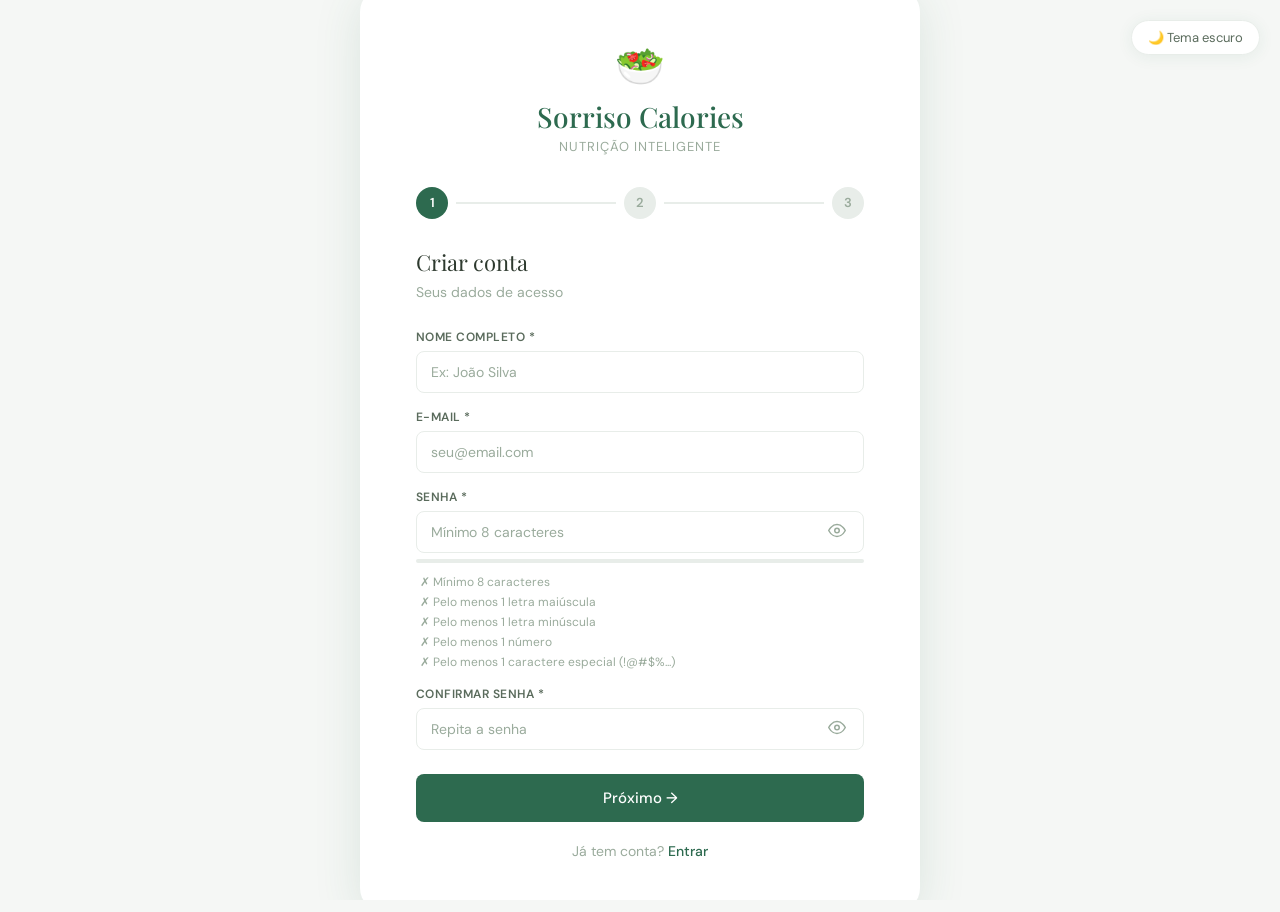
==== public/cadastro.html @ 29331e65 "commit corrigido" ====
<!DOCTYPE html>
<html lang="pt-BR">
<head>
<meta charset="UTF-8">
<script>
  // Aplica o tema salvo antes de renderizar a página (evita flash)
  const _t = localStorage.getItem('sc_tema');
  if (_t === 'dark') document.documentElement.setAttribute('data-theme', 'dark');
  // Define a data máxima de nascimento (7 anos atrás)
  const maxNasc = new Date();
  maxNasc.setFullYear(maxNasc.getFullYear() - 7);
  document.getElementById('nasc').max = maxNasc.toISOString().split('T')[0];
</script>
<meta name="viewport" content="width=device-width, initial-scale=1.0">
<title>Cadastro — Sorriso Calories</title>
<link rel="stylesheet" href="css/shared.css">
<style>
  body { display:flex; align-items:center; justify-content:center;
         min-height:100vh; background:var(--gray100); width:100% }

  .auth-card { background:var(--white); border-radius:24px;
               box-shadow:0 8px 48px rgba(44,106,79,.13);
               padding:52px 56px; width:560px }

  .auth-logo { text-align:center; margin-bottom:32px }
  .auth-logo h1 { font-family:var(--fd); font-size:28px;
                  font-weight:500; color:var(--g700); line-height:1.2 }
  .auth-logo p  { font-size:13px; color:var(--gray400);
                  text-transform:uppercase; letter-spacing:.08em; margin-top:4px }

  .auth-title { font-family:var(--fd); font-size:22px; font-weight:400;
                color:var(--gray800); margin-bottom:6px }
  .auth-sub   { font-size:14px; color:var(--gray400); margin-bottom:28px }

  .pw-wrap { position:relative }
  .pw-wrap .inp { padding-right:44px }
  .pw-toggle { position:absolute; right:14px; top:50%; transform:translateY(-50%);
               background:none; border:none; cursor:pointer;
               color:var(--gray400); padding:4px; transition:color .18s }
  .pw-toggle:hover { color:var(--g700) }

  /* Indicador de força da senha */
  .pw-strength { height:4px; border-radius:99px; margin-top:6px;
                 background:var(--gray200); overflow:hidden }
  .pw-strength-bar { height:100%; border-radius:99px;
                     width:0%; transition:width .3s, background .3s }

  .auth-btn { width:100%; justify-content:center;
              padding:14px; font-size:15px; margin-top:8px }

  /* Etapas do cadastro */
  .steps { display:flex; gap:8px; justify-content:center; margin-bottom:28px }
  .step  { width:32px; height:32px; border-radius:50%; display:flex;
           align-items:center; justify-content:center; font-size:13px;
           font-weight:600; background:var(--gray200); color:var(--gray400);
           transition:all .2s }
  .step.on  { background:var(--g700); color:var(--white) }
  .step.done{ background:var(--g100); color:var(--g700) }

  .auth-err  { background:#fde8e8; color:#c0392b; border-radius:var(--rs);
               padding:12px 16px; font-size:13px; margin-bottom:16px; display:none }
  .auth-err.show { display:block }

  .auth-link { text-align:center; margin-top:20px;
               font-size:14px; color:var(--gray400) }
  .auth-link a { color:var(--g700); font-weight:500; text-decoration:none }
  .auth-link a:hover { text-decoration:underline }

  /* Cards de seleção de objetivo */
  .obj-grid { display:grid; grid-template-columns:repeat(3,1fr); gap:12px }
  .obj-card { border:2px solid var(--gray200); border-radius:var(--rs);
              padding:16px 12px; text-align:center; cursor:pointer; transition:all .18s }
  .obj-card:hover { border-color:var(--g300); background:var(--g50) }
  .obj-card.on    { border-color:var(--g700); background:var(--g50) }
  .obj-card.on span { color:var(--g700) }
  .obj-card span  { font-size:13px; font-weight:600; color:var(--gray800) }
    
   /* Requisitos de senha */
    .pw-req {
      font-size:12px;
      color:var(--gray400);
      transition:color .2s;
      padding-left:4px;
    }
    .pw-req.ok {
      color:var(--g700);
    }
    
</style>
</head>
<body>
<div class="auth-card">

  <div class="auth-logo">
    <div style="font-size:40px;margin-bottom:8px">🥗</div>
    <h1>Sorriso Calories</h1>
    <p>Nutrição inteligente</p>
  </div>

  <!-- Indicador de etapas -->
  <div class="steps">
    <div class="step on" id="st1">1</div>
    <div style="flex:1;height:2px;background:var(--gray200);align-self:center"></div>
    <div class="step" id="st2">2</div>
    <div style="flex:1;height:2px;background:var(--gray200);align-self:center"></div>
    <div class="step" id="st3">3</div>
  </div>

  <div class="auth-err" id="err"></div>

  <!-- ETAPA 1: Dados de acesso -->
  <div id="s1">
    <h2 class="auth-title">Criar conta</h2>
    <p class="auth-sub">Seus dados de acesso</p>
    <div style="display:flex;flex-direction:column;gap:16px">
      <div class="fg">
        <label class="lbl">Nome completo *</label>
        <input class="inp" id="nome" placeholder="Ex: João Silva">
      </div>
      <div class="fg">
        <label class="lbl">E-mail *</label>
        <input class="inp" id="email" type="email" placeholder="seu@email.com">
      </div>
      <div class="fg">
          <label class="lbl">Senha *</label>
          <div class="pw-wrap">
            <input class="inp" id="senha" type="password"
       			placeholder="Mínimo 8 caracteres" oninput="checkSenha()">
            <button class="pw-toggle" type="button"
                    onclick="toggleSenha('senha', this)">
              <svg width="18" height="18" viewBox="0 0 24 24" fill="none"
                   stroke="currentColor" stroke-width="2">
                <path d="M1 12s4-8 11-8 11 8 11 8-4 8-11 8-11-8-11-8z"/>
                <circle cx="12" cy="12" r="3"/>
              </svg>
            </button>
          </div>
          <!-- Barra de força -->
          <div class="pw-strength">
            <div class="pw-strength-bar" id="pw-bar"></div>
          </div>
          <div style="font-size:11px;font-weight:600;margin-top:3px" id="pw-label"></div>
          <!-- Requisitos de senha -->
          <div style="margin-top:8px;display:flex;flex-direction:column;gap:4px" id="pw-reqs">
            <div class="pw-req" id="req-len">  ✗ Mínimo 8 caracteres</div>
            <div class="pw-req" id="req-upper">✗ Pelo menos 1 letra maiúscula</div>
            <div class="pw-req" id="req-lower">✗ Pelo menos 1 letra minúscula</div>
            <div class="pw-req" id="req-num">  ✗ Pelo menos 1 número</div>
            <div class="pw-req" id="req-spec"> ✗ Pelo menos 1 caractere especial (!@#$%...)</div>
          </div>
        </div>
      <div class="fg">
        <label class="lbl">Confirmar senha *</label>
        <div class="pw-wrap">
          <input class="inp" id="senha2" type="password" placeholder="Repita a senha">
          <button class="pw-toggle" type="button"
                  onclick="toggleSenha('senha2', this)">
            <svg width="18" height="18" viewBox="0 0 24 24" fill="none"
                 stroke="currentColor" stroke-width="2">
              <path d="M1 12s4-8 11-8 11 8 11 8-4 8-11 8-11-8-11-8z"/>
              <circle cx="12" cy="12" r="3"/>
            </svg>
          </button>
        </div>
      </div>
      <button class="btn auth-btn" onclick="goStep2()">Próximo →</button>
    </div>
  </div>

  <!-- ETAPA 2: Dados físicos -->
  <div id="s2" style="display:none">
    <h2 class="auth-title">Seus dados</h2>
    <p class="auth-sub">Para calcular sua meta calórica</p>
    <div style="display:flex;flex-direction:column;gap:14px">
      <div class="g2">
        <div class="fg">
          <label class="lbl">Sexo biológico</label>
          <select class="sel" id="genero">
            <option value="F">Feminino</option>
            <option value="M">Masculino</option>
          </select>
        </div>
        <div class="fg">
          <label class="lbl">Data de nascimento</label>
          <input class="inp" id="nasc" type="date" id="nasc"
         	max="" id="nasc-input">
        </div>
        <div class="fg">
          <label class="lbl">Peso atual (kg)</label>
          <input class="inp" id="peso" type="number" placeholder="70" step="0.1">
        </div>
        <div class="fg">
          <label class="lbl">Altura (cm)</label>
          <input class="inp" id="altura" type="number" placeholder="170">
        </div>
      </div>
      <div class="fg">
        <label class="lbl">Nível de atividade</label>
        <select class="sel" id="ativ">
          <option value="sedentary">Sedentário (sem exercício)</option>
          <option value="light" selected>Levemente ativo (1–3x/sem)</option>
          <option value="moderate">Moderadamente ativo (3–5x/sem)</option>
          <option value="active">Muito ativo (6–7x/sem)</option>
          <option value="extra">Extremamente ativo</option>
        </select>
      </div>
      <div style="display:flex;gap:10px;margin-top:4px">
        <button class="btn-o" style="flex:1;justify-content:center;padding:13px"
                onclick="goStep(1)">← Voltar</button>
        <button class="btn" style="flex:2;justify-content:center;padding:13px"
                onclick="goStep3()">Próximo →</button>
      </div>
    </div>
  </div>

  <!-- ETAPA 3: Objetivo -->
  <div id="s3" style="display:none">
    <h2 class="auth-title">Seu objetivo</h2>
    <p class="auth-sub">Vamos personalizar sua meta calórica</p>
    <div class="obj-grid">
      <div class="obj-card on" data-g="loss" onclick="pickObj(this)">
        <div style="font-size:28px;margin-bottom:8px">⚖️</div>
        <span>Perda de Peso</span>
        <div style="font-size:11px;color:var(--gray400);margin-top:4px">Déficit calórico</div>
      </div>
      <div class="obj-card" data-g="maintain" onclick="pickObj(this)">
        <div style="font-size:28px;margin-bottom:8px">🔄</div>
        <span>Manutenção</span>
        <div style="font-size:11px;color:var(--gray400);margin-top:4px">Equilíbrio</div>
      </div>
      <div class="obj-card" data-g="gain" onclick="pickObj(this)">
        <div style="font-size:28px;margin-bottom:8px">💪</div>
        <span>Ganho de Massa</span>
        <div style="font-size:11px;color:var(--gray400);margin-top:4px">Superávit</div>
      </div>
    </div>

    <!-- Preview da meta calculada -->
    <div id="meta-box"
         style="margin-top:20px;padding:18px;background:var(--g50);
                border-radius:var(--rs);text-align:center;display:none">
      <div style="font-family:var(--fd);font-size:40px;color:var(--g700)"
           id="meta-val">—</div>
      <div style="font-size:12px;color:var(--gray400);margin-top:4px">
        kcal/dia estimado
      </div>
    </div>

    <div style="display:flex;gap:10px;margin-top:20px">
      <button class="btn-o" style="flex:1;justify-content:center;padding:13px"
              onclick="goStep(2)">← Voltar</button>
      <button class="btn" style="flex:2;justify-content:center;padding:14px;font-size:15px"
              id="btn-cad" onclick="cadastrar()">Criar Conta 🎉</button>
    </div>
  </div>

  <div class="auth-link">
    Já tem conta? <a href="login.html">Entrar</a>
  </div>
</div>

<script>
  const BASE = '/sorriso-calories/api';

  // Se já está logado, vai para o dashboard
  if (localStorage.getItem('sc_token')) location.href = 'index.html';

  let objetivo = 'loss';

  // Navega entre as etapas
  function goStep(n) {
    [1,2,3].forEach(i => {
      document.getElementById(`s${i}`).style.display = i === n ? '' : 'none';
      const st = document.getElementById(`st${i}`);
      st.className = 'step' + (i === n ? ' on' : i < n ? ' done' : '');
    });
    document.getElementById('err').classList.remove('show');
  }

  function showErr(msg) {
    const el = document.getElementById('err');
    el.textContent = msg;
    el.classList.add('show');
  }

  // Mostra ou esconde senha
  function toggleSenha(id, btn) {
    const input = document.getElementById(id);
    const isPass = input.type === 'password';
    input.type = isPass ? 'text' : 'password';
    btn.innerHTML = isPass
      ? `<svg width="18" height="18" viewBox="0 0 24 24" fill="none" stroke="currentColor" stroke-width="2"><path d="M17.94 17.94A10.07 10.07 0 0 1 12 20c-7 0-11-8-11-8a18.45 18.45 0 0 1 5.06-5.94"/><path d="M9.9 4.24A9.12 9.12 0 0 1 12 4c7 0 11 8 11 8a18.5 18.5 0 0 1-2.16 3.19"/><line x1="1" y1="1" x2="23" y2="23"/></svg>`
      : `<svg width="18" height="18" viewBox="0 0 24 24" fill="none" stroke="currentColor" stroke-width="2"><path d="M1 12s4-8 11-8 11 8 11 8-4 8-11 8-11-8-11-8z"/><circle cx="12" cy="12" r="3"/></svg>`;
  }

  // Indicador de força da senha
  function checkSenha() {
      const s    = document.getElementById('senha').value;
      const nome = document.getElementById('nome').value.toLowerCase().trim();

      // Verifica cada requisito obrigatório
      const reqs = {
        'req-len':   s.length >= 8,
        'req-upper': /[A-Z]/.test(s),
        'req-lower': /[a-z]/.test(s),
        'req-num':   /[0-9]/.test(s),
        'req-spec':  /[^A-Za-z0-9]/.test(s),
      };
      const labels = {
        'req-len':   'Mínimo 8 caracteres',
        'req-upper': 'Pelo menos 1 letra maiúscula',
        'req-lower': 'Pelo menos 1 letra minúscula',
        'req-num':   'Pelo menos 1 número',
        'req-spec':  'Pelo menos 1 caractere especial (!@#$%...)',
      };

      let requisitosOk = 0;
      for (const [id, passed] of Object.entries(reqs)) {
        const el = document.getElementById(id);
        el.textContent = (passed ? '✓ ' : '✗ ') + labels[id];
        el.classList.toggle('ok', passed);
        if (passed) requisitosOk++;
      }

      const bar   = document.getElementById('pw-bar');
      const label = document.getElementById('pw-label');

      if (s.length === 0) {
        bar.style.width = '0%'; label.textContent = ''; return;
      }

      // ── Algoritmo de força ─────────────────────────────────────
      let pontos = 0;

      // Base: cada requisito vale 1 ponto
      pontos += requisitosOk;

      // Bônus por tamanho
      if (s.length >= 12) pontos++;
      if (s.length >= 16) pontos++;

      // Bônus por múltiplos caracteres especiais
      if ((s.match(/[^A-Za-z0-9]/g) || []).length >= 2) pontos++;

      // ── Penalidades ────────────────────────────────────────────

      // Penaliza senha curta independente dos tipos (ex: "Mm@1" = fraca)
      if (s.length < 10) pontos = Math.min(pontos, 2);

      // Penaliza sequências numéricas óbvias
      const seqNumericas = ['12345678','87654321','11111111','00000000','99999999'];
      if (seqNumericas.some(seq => s.includes(seq))) pontos -= 3;

      // Penaliza sequências de teclado
      const seqTeclado = ['qwertyui','asdfghjk','zxcvbnm','qwerty','asdf'];
      if (seqTeclado.some(seq => s.toLowerCase().includes(seq))) pontos -= 2;

      // Penaliza senhas comuns
      const senhasComuns = ['password','senha123','admin123','brasil','futebol','123mudar'];
      if (senhasComuns.some(s2 => s.toLowerCase().includes(s2))) pontos -= 3;

      // Penaliza repetição excessiva (ex: "aaaa", "1111")
      if (/(.)\1{3,}/.test(s)) pontos -= 2;

      // Penaliza se contém o nome ou partes do nome (mínimo 3 letras)
      if (nome.length >= 3) {
        const partes = nome.split(' ').filter(p => p.length >= 3);
        if (partes.some(parte => s.toLowerCase().includes(parte))) {
          pontos -= 3;
        }
      }

      // Garante entre 0 e 8
      pontos = Math.max(0, Math.min(8, pontos));

      // Define nível
      let cor, texto;
      if (pontos <= 2) {
        cor = '#e05252'; texto = '😬 Fraca — fácil de adivinhar';
      } else if (pontos <= 4) {
        cor = '#e8a838'; texto = '😐 Razoável — pode melhorar';
      } else if (pontos <= 6) {
        cor = '#52b788'; texto = '😊 Boa — bem protegida';
      } else {
        cor = '#2d6a4f'; texto = '💪 Bizarra — essa senha é uma fortaleza!';
      }

      const largura = Math.max(10, Math.min(100, pontos * 12.5));
      bar.style.width      = largura + '%';
      bar.style.background = cor;
      label.style.color    = cor;
      label.textContent    = texto;
    }

  // Validação e avanço para etapa 2
    function goStep2() {
      const nome   = document.getElementById('nome').value.trim();
      const email  = document.getElementById('email').value.trim();
      const senha  = document.getElementById('senha').value;
      const senha2 = document.getElementById('senha2').value;

      if (!nome) return showErr('Informe seu nome.');

      const emailRegex = /^[^\s@]+@[^\s@]+\.[^\s@]+$/;
      if (!email)                  return showErr('Informe seu e-mail.');
      if (!emailRegex.test(email)) return showErr('Email inválido. Use um formato como: nome@exemplo.com');

      if (senha.length < 8)                return showErr('A senha deve ter pelo menos 8 caracteres.');
      if (!/[A-Z]/.test(senha))            return showErr('A senha deve ter pelo menos 1 letra maiúscula.');
      if (!/[a-z]/.test(senha))            return showErr('A senha deve ter pelo menos 1 letra minúscula.');
      if (!/[0-9]/.test(senha))            return showErr('A senha deve ter pelo menos 1 número.');
      if (!/[^A-Za-z0-9]/.test(senha))     return showErr('A senha deve ter pelo menos 1 caractere especial.');
      if (senha !== senha2)                return showErr('As senhas não coincidem.');

      goStep(2);
    }

  // Avança para etapa 3 e calcula preview da meta
  function goStep3() {
      const pesoVal   = document.getElementById('peso').value;
      const alturaVal = document.getElementById('altura').value;
      const nascVal   = document.getElementById('nasc').value;

      // Campos obrigatórios
      if (!pesoVal)   return showErr('Informe seu peso atual.');
      if (!alturaVal) return showErr('Informe sua altura.');
      if (!nascVal)   return showErr('Informe sua data de nascimento.');

      const peso   = parseFloat(pesoVal);
      const altura = parseFloat(alturaVal);

      // Validação de peso
      if (isNaN(peso) || peso <= 0)          return showErr('Informe um peso válido.');
      if (peso < 20 || peso > 300)           return showErr('Peso deve ser entre 20kg e 300kg.');

      // Validação de altura
      if (isNaN(altura) || altura <= 0)      return showErr('Informe uma altura válida.');
      if (altura < 100 || altura > 300)      return showErr('Altura deve ser entre 100cm e 300cm.');

      // Validação de idade mínima (7 anos)
      const nasc  = new Date(nascVal);
      const hoje  = new Date();
      const idade = hoje.getFullYear() - nasc.getFullYear()
        - (hoje < new Date(hoje.getFullYear(), nasc.getMonth(), nasc.getDate()) ? 1 : 0);

      if (idade < 7)  return showErr('É necessário ter pelo menos 7 anos para se cadastrar.');
      if (idade > 120) return showErr('Verifique a data de nascimento informada.');

      goStep(3);
      calcMeta();
    }

  // Seleciona o objetivo e recalcula o preview
  function pickObj(el) {
    document.querySelectorAll('.obj-card').forEach(o => {
      o.classList.remove('on');
      o.querySelector('span').style.color = '';
    });
    el.classList.add('on');
    objetivo = el.dataset.g;
    calcMeta();
  }

  // Calcula preview da meta calórica no frontend (mesmo cálculo do backend)
  function calcMeta() {
    const w   = parseFloat(document.getElementById('peso').value)   || 70;
    const h   = parseFloat(document.getElementById('altura').value) || 170;
    const nasc= document.getElementById('nasc').value;
    const g   = document.getElementById('genero').value;
    const fac = { sedentary:1.2, light:1.375, moderate:1.55, active:1.725, extra:1.9 };
    const fat = fac[document.getElementById('ativ').value] || 1.375;
    const age = nasc ? Math.floor((Date.now() - new Date(nasc)) / 31557600000) : 30;
    const bmr = g === 'M'
      ? 10*w + 6.25*h - 5*age + 5
      : 10*w + 6.25*h - 5*age - 161;
    const tdee = bmr * fat;
    const kcal = Math.round(objetivo === 'loss' ? tdee-400 : objetivo === 'gain' ? tdee+300 : tdee);
    document.getElementById('meta-box').style.display = '';
    document.getElementById('meta-val').textContent = kcal.toLocaleString('pt-BR');
  }

  // Envia o cadastro para a API
  async function cadastrar() {
    const btn = document.getElementById('btn-cad');
    btn.textContent = 'Criando conta...';
    btn.disabled    = true;

    try {
      const res = await fetch(`${BASE}/auth/cadastro`, {
        method:  'POST',
        headers: { 'Content-Type': 'application/json' },
        body: JSON.stringify({
          nome:      document.getElementById('nome').value.trim(),
          email:     document.getElementById('email').value.trim(),
          senha:     document.getElementById('senha').value,
          genero:    document.getElementById('genero').value,
          data_nasc: document.getElementById('nasc').value    || null,
          peso_atual:parseFloat(document.getElementById('peso').value)   || null,
          altura_cm: parseInt(document.getElementById('altura').value)   || null,
          nivel_ativ:document.getElementById('ativ').value,
          objetivo,
        }),
      });
      const d = await res.json();
      console.log('Resposta da API:', d);
      console.log('Email enviado:', d.email_enviado);
      console.log('Brevo key set:', d.brevo_key_set);
      console.log('Brevo key preview:', d.brevo_key_preview);
      console.log('Sender email:', d.sender_email);

      if (!res.ok) {
        showErr(d.error || 'Erro ao criar conta.');
        return;
      }

      // Não loga automaticamente — precisa confirmar o email primeiro
      // Mostra mensagem de sucesso na etapa 3
      document.getElementById('btn-cad').style.display = 'none';
      document.querySelector('.obj-grid').style.display = 'none';
      if (document.getElementById('meta-box'))
        document.getElementById('meta-box').style.display = 'none';

      document.getElementById('ob-s3')?.style;

      // Substitui o conteúdo da etapa 3 por mensagem de sucesso
      document.getElementById('s3').innerHTML = `
        <div style="text-align:center;padding:20px 0">
          <div style="font-size:64px;margin-bottom:16px">📧</div>
          <h3 style="font-family:var(--fd);font-size:22px;font-weight:400;
                    color:var(--gray800);margin-bottom:10px">
            Verifique seu email!
          </h3>
          <p style="font-size:15px;color:var(--gray600);line-height:1.6;margin-bottom:24px">
            Enviamos um link de confirmação para<br>
            <strong>${document.getElementById('email').value.trim()}</strong>
          </p>
          <p style="font-size:13px;color:var(--gray400)">
            Clique no link do email para ativar sua conta.<br>
            Verifique também a pasta de spam.
          </p>
          <a href="login.html" class="btn"
            style="display:inline-flex;margin-top:24px">
            Ir para o login
          </a>
        </div>
      `;

    } catch(e) {
      showErr('Erro de conexão. Verifique se o servidor está rodando.');
    } finally {
      btn.textContent = 'Criar Conta 🎉';
      btn.disabled    = false;
    }
  }
</script>
<!-- Botão de tema no canto superior direito -->
<button onclick="toggleTema()"
  style="position:fixed;top:20px;right:20px;background:var(--white);
         border:1.5px solid var(--gray200);border-radius:99px;
         padding:8px 16px;font-family:var(--fb);font-size:13px;
         color:var(--gray600);cursor:pointer;transition:all .18s;
         display:flex;align-items:center;gap:8px;box-shadow:var(--sh)"
  id="tema-btn">
  🌙 Tema escuro
</button>

<script>
  // Aplica o tema salvo ao carregar
  function aplicarTema() {
    const tema = localStorage.getItem('sc_tema') || 'light';
    if (tema === 'dark') {
      document.documentElement.setAttribute('data-theme', 'dark');
      document.getElementById('tema-btn').textContent = '☀️ Tema claro';
    } else {
      document.documentElement.removeAttribute('data-theme');
      document.getElementById('tema-btn').textContent = '🌙 Tema escuro';
    }
  }

  function toggleTema() {
    const atual = localStorage.getItem('sc_tema') || 'light';
    const novo  = atual === 'light' ? 'dark' : 'light';
    localStorage.setItem('sc_tema', novo);
    aplicarTema();
  }

  aplicarTema();
</script>
</body>
</html>
---- public/css/shared.css ----
@import url('https://fonts.googleapis.com/css2?family=DM+Sans:opsz,wght@9..40,300;9..40,400;9..40,500;9..40,600&family=Playfair+Display:wght@400;500&display=swap');

*,*::before,*::after { box-sizing:border-box; margin:0; padding:0 }

:root {
  --g900:#1a3a2a; --g700:#2d6a4f; --g500:#52b788;
  --g300:#95d5b2; --g100:#d8f3dc; --g50:#f0faf3;
  --white:#fff;
  --gray100:#f5f7f5; --gray200:#e8ede9; --gray400:#9aab9c;
  --gray600:#5a6b5c; --gray800:#2e3a2f;
  --fd:'Playfair Display',Georgia,serif;
  --fb:'DM Sans',sans-serif;
  --r:16px; --rs:8px;
  --sh:0 2px 16px rgba(44,106,79,.08);
  --shm:0 4px 32px rgba(44,106,79,.14);
}

/* Remove largura fixa — agora ocupa 100% da tela */
html, body {
  width:100%;
  height:100%;
  background:var(--gray100);
  font-family:var(--fb);
  color:var(--gray800);
  overflow-x:hidden;
}

/* ── Layout ── */
.wrap { display:flex; width:100%; height:100vh; overflow:hidden }
.main { flex:1; display:flex; flex-direction:column; min-width:0; overflow-y:auto; overflow-x:hidden }
.ph    { padding:32px 40px 0; display:flex; align-items:flex-start;
         justify-content:space-between; flex-shrink:0; flex-wrap:wrap; gap:12px }
.ph h2 { font-family:var(--fd); font-size:26px; font-weight:400; color:var(--gray800) }
.ph p  { font-size:14px; color:var(--gray400); margin-top:4px }
.ca    { padding:24px 40px 48px; flex:1 }

/* ── Sidebar ── */
.sidebar {
  width:240px;
  height:100vh;
  flex-shrink:0;
  background:var(--white);
  border-right:1px solid var(--gray200);
  display:flex;
  flex-direction:column;
  padding:32px 0 24px;
  position:sticky;
  top:0;
  overflow-y:auto;
}
.sb-logo   { padding:0 24px 32px; border-bottom:1px solid var(--gray200); margin-bottom:24px }
.sb-logo h1{ font-family:var(--fd); font-size:18px; font-weight:500; color:var(--g700); line-height:1.2 }
.sb-logo p { font-size:11px; color:var(--gray400); letter-spacing:.06em; text-transform:uppercase; margin-top:2px }
.sb-nav    { flex:1; padding:0 12px; display:flex; flex-direction:column; gap:2px }
.sb-item   { display:flex; align-items:center; gap:10px; padding:10px 14px;
             border-radius:var(--rs); color:var(--gray600); font-size:13px; font-weight:400;
             cursor:pointer; transition:all .18s; border:none; background:transparent;
             text-align:left; width:100%; text-decoration:none }
.sb-item:hover { background:var(--g50); color:var(--g700) }
.sb-item.on    { background:var(--g100); color:var(--g700); font-weight:600 }
.sb-item svg   { width:16px; height:16px; opacity:.7; flex-shrink:0 }
.sb-item.on svg{ opacity:1 }
.sb-foot  { padding:20px 24px 0; border-top:1px solid var(--gray200); margin-top:auto }
.sb-user  { display:flex; align-items:center; gap:10px; cursor:pointer; text-decoration:none }
.u-av     { width:32px; height:32px; border-radius:50%; background:var(--g300);
            display:flex; align-items:center; justify-content:center;
            font-size:12px; font-weight:600; color:var(--g900); flex-shrink:0 }
.u-av+div p    { font-size:13px; font-weight:500; color:var(--gray800) }
.u-av+div span { font-size:11px; color:var(--gray400) }

/* ── Cards ── */
.card { background:var(--white); border-radius:var(--r); box-shadow:var(--sh); padding:24px 28px }
.ct   { font-size:11px; font-weight:600; letter-spacing:.08em; text-transform:uppercase;
        color:var(--gray400); margin-bottom:8px }

/* ── Botões ── */
.btn   { background:var(--g700); color:var(--white); border:none; border-radius:var(--rs);
         padding:10px 20px; font-family:var(--fb); font-size:14px; font-weight:500;
         cursor:pointer; transition:all .18s; text-decoration:none;
         display:inline-flex; align-items:center; gap:6px; white-space:nowrap }
.btn:hover  { background:var(--g900) }
.btn-o { background:transparent; color:var(--g700); border:1.5px solid var(--g300);
         border-radius:var(--rs); padding:9px 20px; font-family:var(--fb);
         font-size:14px; font-weight:500; cursor:pointer; transition:all .18s;
         text-decoration:none; display:inline-flex; align-items:center; gap:6px; white-space:nowrap }
.btn-o:hover { background:var(--g50) }
.btn-g { background:transparent; color:var(--gray600); border:none; padding:9px 16px;
         font-family:var(--fb); font-size:14px; cursor:pointer; border-radius:var(--rs);
         transition:all .18s; text-decoration:none;
         display:inline-flex; align-items:center; gap:6px; white-space:nowrap }
.btn-g:hover { background:var(--gray200) }

/* ── Inputs ── */
.inp { width:100%; padding:11px 14px; border:1.5px solid var(--gray200);
      border-radius:var(--rs); font-family:var(--fb); font-size:14px;
      color:var(--gray800); background:var(--white); outline:none; transition:border-color .18s }
.inp:focus       { border-color:var(--g500) }
.inp::placeholder{ color:var(--gray400) }
.lbl { font-size:12px; font-weight:600; color:var(--gray600); letter-spacing:.04em;
       text-transform:uppercase; margin-bottom:6px; display:block }
.sel { width:100%; padding:11px 14px; border:1.5px solid var(--gray200);
      border-radius:var(--rs); font-family:var(--fb); font-size:14px;
      color:var(--gray800); background:var(--white); outline:none;
      appearance:none; cursor:pointer; transition:border-color .18s;
      background-image:url("data:image/svg+xml,%3Csvg xmlns='http://www.w3.org/2000/svg' width='16' height='16' viewBox='0 0 24 24' fill='none' stroke='%239aab9c' stroke-width='2'%3E%3Cpath d='m6 9 6 6 6-6'/%3E%3C/svg%3E");
      background-repeat:no-repeat; background-position:right 12px center; padding-right:36px }
.sel:focus { border-color:var(--g500) }
.fg  { display:flex; flex-direction:column }

/* Grids responsivos — quebram em colunas menores em telas pequenas */
.g2  { display:grid; grid-template-columns:repeat(2,1fr); gap:14px }
.g3  { display:grid; grid-template-columns:repeat(3,1fr); gap:14px }
.g4  { display:grid; grid-template-columns:repeat(4,1fr); gap:12px }

/* ── Barras de macros ── */
.mbs { display:flex; flex-direction:column; gap:12px }
.mr  { display:flex; flex-direction:column; gap:5px }
.mt  { display:flex; justify-content:space-between }
.mn  { font-size:12px; font-weight:600; color:var(--gray600); text-transform:uppercase; letter-spacing:.06em }
.mv  { font-size:12px; color:var(--gray400) }
.mb  { height:8px; background:var(--gray200); border-radius:99px; overflow:hidden }
.mf  { height:100%; border-radius:99px; transition:width .5s }

/* ── Badges ── */
.badge { display:inline-block; padding:3px 10px; border-radius:99px; font-size:11px; font-weight:600 }
.bg    { background:var(--g100); color:var(--g700) }
.bo    { background:#fdf0e8; color:#c96a2a }
.bb    { background:#e8f0fd; color:#2a5dc9 }
.bf    { background:#fdf0e8; color:#9b5a12 }

/* ── Tabela ── */
.tbl    { width:100%; border-collapse:collapse }
.tbl th { font-size:11px; font-weight:600; text-transform:uppercase; letter-spacing:.07em;
          color:var(--gray400); padding:0 12px 10px; text-align:left;
          border-bottom:1px solid var(--gray200); white-space:nowrap }
.tbl td { padding:12px 12px; font-size:13px; color:var(--gray800);
          border-bottom:1px solid var(--gray100); vertical-align:middle }
.tbl tr:last-child td    { border-bottom:none }
.tbl tbody tr:hover td   { background:var(--g50) }

/* ── Botão circular de adicionar ── */
.ab { width:28px; height:28px; border-radius:50%; border:none;
     background:var(--g100); color:var(--g700); font-size:16px; cursor:pointer;
     transition:all .18s; display:inline-flex; align-items:center; justify-content:center }
.ab:hover { background:var(--g700); color:var(--white) }

/* ── Modal ── */
.overlay { position:fixed; inset:0; background:rgba(26,58,42,.45);
           backdrop-filter:blur(4px); z-index:9999;
           display:flex; align-items:center; justify-content:center;
           animation:fO .3s ease }
@keyframes fO { from{opacity:0} to{opacity:1} }
.modal { background:var(--white); border-radius:20px;
         box-shadow:0 24px 80px rgba(44,106,79,.22);
         padding:40px 44px; width:min(700px, 95vw);
         max-height:90vh; overflow-y:auto;
         animation:sM .35s cubic-bezier(.22,1,.36,1); position:relative }
@keyframes sM { from{opacity:0;transform:translateY(24px) scale(.97)} to{opacity:1;transform:none} }

/* ── Toast ── */
.toast { position:fixed; bottom:24px; right:24px; z-index:99999;
         padding:12px 20px; border-radius:var(--rs); font-family:var(--fb);
         font-size:14px; font-weight:500; box-shadow:var(--shm);
         pointer-events:none; transform:translateY(20px); opacity:0;
         transition:transform .35s cubic-bezier(.22,1,.36,1),opacity .35s; max-width:360px }
.toast.in { transform:none; opacity:1 }
.ts { background:var(--g700); color:var(--white) }
.te { background:#c0392b; color:var(--white) }

/* ── Utilitários ── */
@keyframes fi { from{opacity:0;transform:translateY(8px)} to{opacity:1;transform:none} }
.fi  { animation:fi .3s ease both }
.row { display:flex; justify-content:space-between; align-items:center;
       padding:10px 0; border-bottom:1px solid var(--gray100) }
.row:last-child { border-bottom:none }

/* ── Responsividade ── */
/* Telas médias: tablets e monitores menores */
@media (max-width: 1200px) {
  .g4 { grid-template-columns:repeat(2,1fr) }
}

/* Telas pequenas: notebooks compactos */
@media (max-width: 960px) {
  .sidebar { width:200px }
  .ca      { padding:20px 24px 40px }
  .ph      { padding:24px 24px 0 }
  .g3      { grid-template-columns:repeat(2,1fr) }
  .g4      { grid-template-columns:repeat(2,1fr) }
}

/* Telas muito pequenas: celular/tablet */
@media (max-width: 640px) {
  .sidebar { display:none } /* esconde sidebar em telas muito pequenas */
  .g2      { grid-template-columns:1fr }
  .g3      { grid-template-columns:1fr }
  .g4      { grid-template-columns:1fr }
  .ph      { flex-direction:column }
  .card    { padding:18px 20px }
}

/* ── Tema Escuro ──────────────────────────────────────────── */
/* Ativado quando o <html> tiver o atributo data-theme="dark" */

[data-theme="dark"] {
  --g900:#95d5b2;
  --g700:#52b788;
  --g500:#2d6a4f;
  --g300:#1a3a2a;
  --g100:#1a2e22;
  --g50:#151f19;
  --white:#1e2a22;
  --gray100:#151c18;
  --gray200:#2a3530;
  --gray400:#6b8070;
  --gray600:#95a89e;
  --gray800:#d4e8dc;
}

/* Transição suave ao trocar de tema */
*, *::before, *::after {
  transition: background-color .3s ease, border-color .3s ease, color .2s ease;
}

/* Botão do toggle de tema */
.theme-toggle {
  width:100%;
  display:flex;
  align-items:center;
  justify-content:space-between;
  padding:10px 14px;
  border:1.5px solid var(--gray200);
  border-radius:var(--rs);
  background:transparent;
  color:var(--gray600);
  font-family:var(--fb);
  font-size:13px;
  cursor:pointer;
  transition:all .18s;
  margin-top:10px;
}

.theme-toggle:hover {
  border-color:var(--g500);
  color:var(--g700);
}

/* O "switch" visual do botão */
.toggle-track {
  width:36px;
  height:20px;
  background:var(--gray200);
  border-radius:99px;
  position:relative;
  transition:background .3s;
  flex-shrink:0;
}

.toggle-thumb {
  position:absolute;
  top:3px;
  left:3px;
  width:14px;
  height:14px;
  background:var(--white);
  border-radius:50%;
  transition:transform .3s, background .3s;
  box-shadow:0 1px 4px rgba(0,0,0,.2);
}

/* Estado ativo do switch */
[data-theme="dark"] .toggle-track {
  background:var(--g700);
}

[data-theme="dark"] .toggle-thumb {
  transform:translateX(16px);
  background:#fff;
}
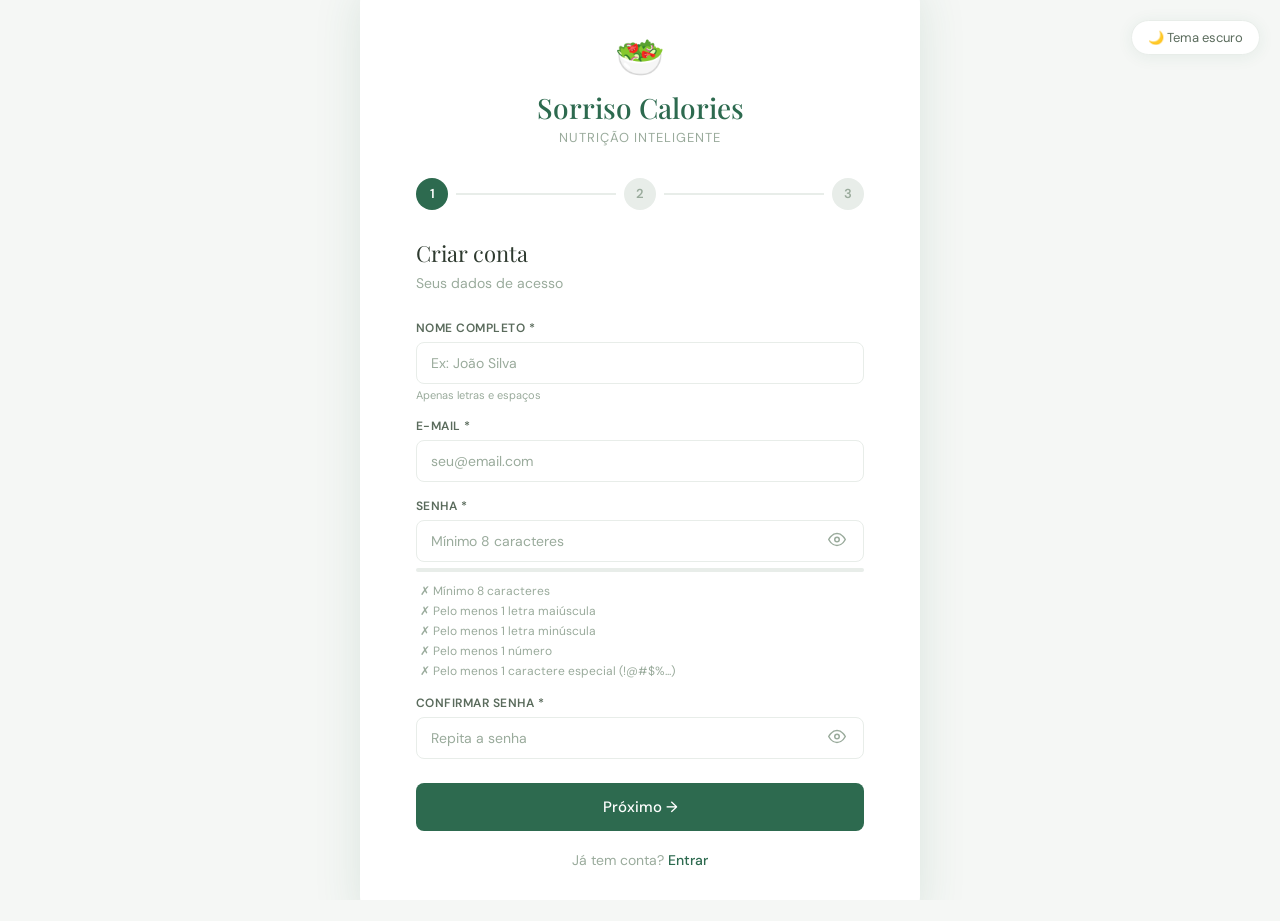
==== commit c1c0eb44: "feat: validações de nome, gênero, peso e altura no cadastro" ====
--- a/public/cadastro.html
+++ b/public/cadastro.html
@@ -113,9 +113,13 @@
     <h2 class="auth-title">Criar conta</h2>
     <p class="auth-sub">Seus dados de acesso</p>
     <div style="display:flex;flex-direction:column;gap:16px">
-      <div class="fg">
+      <div class="fg" style="grid-column:1/-1">
         <label class="lbl">Nome completo *</label>
-        <input class="inp" id="nome" placeholder="Ex: João Silva">
+        <input class="inp" id="nome" placeholder="Ex: João Silva"
+              oninput="this.value = this.value.replace(/[^a-zA-ZÀ-ÿ\s]/g, '')">
+        <div style="font-size:11px;color:var(--gray400);margin-top:4px">
+          Apenas letras e espaços
+        </div>
       </div>
       <div class="fg">
         <label class="lbl">E-mail *</label>
@@ -174,10 +178,11 @@
     <div style="display:flex;flex-direction:column;gap:14px">
       <div class="g2">
         <div class="fg">
-          <label class="lbl">Sexo biológico</label>
-          <select class="sel" id="genero">
+          <label class="lbl">Sexo Biológico *</label>
+          <select class="sel" id="genero" onchange="bloquearOpcaoVazia(this)">
+            <option value="" disabled selected>Selecione o seu gênero</option>
+            <option value="M">Masculino</option>
             <option value="F">Feminino</option>
-            <option value="M">Masculino</option>
           </select>
         </div>
         <div class="fg">
@@ -187,11 +192,15 @@
         </div>
         <div class="fg">
           <label class="lbl">Peso atual (kg)</label>
-          <input class="inp" id="peso" type="number" placeholder="70" step="0.1">
+          <input class="inp" id="peso" type="number" placeholder="Ex: 70"
+                step="0.001" min="20" max="300"
+                oninput="limitarDecimais(this, 3)">
         </div>
         <div class="fg">
           <label class="lbl">Altura (cm)</label>
-          <input class="inp" id="altura" type="number" placeholder="170">
+          <input class="inp" id="altura" type="number" placeholder="Ex: 170"
+                step="0.01" min="100" max="300"
+                oninput="limitarDecimais(this, 2)">
         </div>
       </div>
       <div class="fg">
@@ -266,6 +275,64 @@
   if (localStorage.getItem('sc_token')) location.href = 'index.html';
 
   let objetivo = 'loss';
+
+  // Impede que a pessoa volte para a opção vazia do gênero
+  function bloquearOpcaoVazia(sel) {
+    // Remove a opção vazia após primeira seleção
+    const vazia = sel.querySelector('option[value=""]');
+    if (vazia && sel.value !== '') {
+      vazia.disabled = true;
+    }
+  }
+
+  // Limita casas decimais de um input numérico
+  function limitarDecimais(input, casas) {
+    const val = input.value;
+    if (val.includes('.')) {
+      const partes = val.split('.');
+      if (partes[1].length > casas) {
+        input.value = partes[0] + '.' + partes[1].slice(0, casas);
+      }
+    }
+  }
+
+  // Valida se o tipo original do input foi alterado
+  function validarTiposInputs() {
+    const campos = [
+      { id: 'nome',   tipo: 'text'   },
+      { id: 'email',  tipo: 'email'  },
+      { id: 'senha',  tipo: 'password' },
+      { id: 'senha2', tipo: 'password' },
+    ];
+
+    for (const campo of campos) {
+      const el = document.getElementById(campo.id);
+      if (!el) continue;
+      if (el.type !== campo.tipo) {
+        return `Campo "${campo.id}" foi modificado indevidamente.`;
+      }
+    }
+    return null;
+  }
+
+  // Valida se o tipo dos inputs da etapa 2 foi alterado
+  function validarTiposInputsEtapa2() {
+    const campos = [
+      { id: 'peso',   tipo: 'number' },
+      { id: 'altura', tipo: 'number' },
+      { id: 'nasc',   tipo: 'date'   },
+    ];
+
+    for (const campo of campos) {
+      const el = document.getElementById(campo.id);
+      if (!el) continue;
+      if (el.type !== campo.tipo) {
+        return `Campo "${campo.id}" foi modificado indevidamente.`;
+      }
+    }
+    return null;
+  }
+
 
   // Navega entre as etapas
   function goStep(n) {
@@ -393,62 +460,94 @@
     }
 
   // Validação e avanço para etapa 2
-    function goStep2() {
-      const nome   = document.getElementById('nome').value.trim();
-      const email  = document.getElementById('email').value.trim();
-      const senha  = document.getElementById('senha').value;
-      const senha2 = document.getElementById('senha2').value;
-
-      if (!nome) return showErr('Informe seu nome.');
-
-      const emailRegex = /^[^\s@]+@[^\s@]+\.[^\s@]+$/;
-      if (!email)                  return showErr('Informe seu e-mail.');
-      if (!emailRegex.test(email)) return showErr('Email inválido. Use um formato como: nome@exemplo.com');
-
-      if (senha.length < 8)                return showErr('A senha deve ter pelo menos 8 caracteres.');
-      if (!/[A-Z]/.test(senha))            return showErr('A senha deve ter pelo menos 1 letra maiúscula.');
-      if (!/[a-z]/.test(senha))            return showErr('A senha deve ter pelo menos 1 letra minúscula.');
-      if (!/[0-9]/.test(senha))            return showErr('A senha deve ter pelo menos 1 número.');
-      if (!/[^A-Za-z0-9]/.test(senha))     return showErr('A senha deve ter pelo menos 1 caractere especial.');
-      if (senha !== senha2)                return showErr('As senhas não coincidem.');
-
-      goStep(2);
-    }
+  function goStep2() {
+    // Verifica se algum tipo de input foi alterado
+    const erroTipo = validarTiposInputs();
+    if (erroTipo) return showErr(erroTipo);
+
+    const nome   = document.getElementById('nome').value.trim();
+    const email  = document.getElementById('email').value.trim();
+    const senha  = document.getElementById('senha').value;
+    const senha2 = document.getElementById('senha2').value;
+
+    if (!nome) return showErr('Informe seu nome.');
+
+    // Valida que o nome tem apenas letras e espaços
+    if (!/^[a-zA-ZÀ-ÿ\s]+$/.test(nome)) {
+      return showErr('O nome deve conter apenas letras e espaços.');
+    }
+
+    // Valida que o nome tem pelo menos 2 palavras
+    if (nome.trim().split(/\s+/).length < 2) {
+      return showErr('Informe seu nome completo (nome e sobrenome).');
+    }
+
+    const emailRegex = /^[^\s@]+@[^\s@]+\.[^\s@]+$/;
+    if (!email)                  return showErr('Informe seu e-mail.');
+    if (!emailRegex.test(email)) return showErr('Email inválido. Use um formato como: nome@exemplo.com');
+
+    if (senha.length < 8)               return showErr('A senha deve ter pelo menos 8 caracteres.');
+    if (!/[A-Z]/.test(senha))           return showErr('A senha deve ter pelo menos 1 letra maiúscula.');
+    if (!/[a-z]/.test(senha))           return showErr('A senha deve ter pelo menos 1 letra minúscula.');
+    if (!/[0-9]/.test(senha))           return showErr('A senha deve ter pelo menos 1 número.');
+    if (!/[^A-Za-z0-9]/.test(senha))    return showErr('A senha deve ter pelo menos 1 caractere especial.');
+    if (senha !== senha2)               return showErr('As senhas não coincidem.');
+
+    goStep(2);
+  }
 
   // Avança para etapa 3 e calcula preview da meta
   function goStep3() {
-      const pesoVal   = document.getElementById('peso').value;
-      const alturaVal = document.getElementById('altura').value;
-      const nascVal   = document.getElementById('nasc').value;
-
-      // Campos obrigatórios
-      if (!pesoVal)   return showErr('Informe seu peso atual.');
-      if (!alturaVal) return showErr('Informe sua altura.');
-      if (!nascVal)   return showErr('Informe sua data de nascimento.');
-
-      const peso   = parseFloat(pesoVal);
-      const altura = parseFloat(alturaVal);
-
-      // Validação de peso
-      if (isNaN(peso) || peso <= 0)          return showErr('Informe um peso válido.');
-      if (peso < 20 || peso > 300)           return showErr('Peso deve ser entre 20kg e 300kg.');
-
-      // Validação de altura
-      if (isNaN(altura) || altura <= 0)      return showErr('Informe uma altura válida.');
-      if (altura < 100 || altura > 300)      return showErr('Altura deve ser entre 100cm e 300cm.');
-
-      // Validação de idade mínima (7 anos)
-      const nasc  = new Date(nascVal);
-      const hoje  = new Date();
-      const idade = hoje.getFullYear() - nasc.getFullYear()
-        - (hoje < new Date(hoje.getFullYear(), nasc.getMonth(), nasc.getDate()) ? 1 : 0);
-
-      if (idade < 7)  return showErr('É necessário ter pelo menos 7 anos para se cadastrar.');
-      if (idade > 120) return showErr('Verifique a data de nascimento informada.');
-
-      goStep(3);
-      calcMeta();
-    }
+    // Verifica se algum tipo de input foi alterado
+    const erroTipo = validarTiposInputsEtapa2();
+    if (erroTipo) return showErr(erroTipo);
+
+    const pesoVal   = document.getElementById('peso').value;
+    const alturaVal = document.getElementById('altura').value;
+    const nascVal   = document.getElementById('nasc').value;
+    const genero    = document.getElementById('genero').value;
+
+    // Valida gênero
+    if (!genero || !['M', 'F'].includes(genero)) {
+      return showErr('Selecione seu gênero.');
+    }
+
+    if (!pesoVal)   return showErr('Informe seu peso atual.');
+    if (!alturaVal) return showErr('Informe sua altura.');
+    if (!nascVal)   return showErr('Informe sua data de nascimento.');
+
+    const peso   = parseFloat(pesoVal);
+    const altura = parseFloat(alturaVal);
+
+    // Valida decimais
+    if (pesoVal.includes('.') && pesoVal.split('.')[1].length > 3) {
+      return showErr('O peso pode ter no máximo 3 casas decimais.');
+    }
+    if (alturaVal.includes('.') && alturaVal.split('.')[1].length > 2) {
+      return showErr('A altura pode ter no máximo 2 casas decimais.');
+    }
+
+    // Valida limites — usa Math.floor para garantir precisão
+    if (isNaN(peso) || peso < 20)    return showErr('Peso mínimo é 20kg.');
+    if (peso > 300)                  return showErr('Peso máximo é 300kg.');
+    if (isNaN(altura) || altura < 100) return showErr('Altura mínima é 100cm.');
+    if (altura > 300)                return showErr('Altura máxima é 300cm.');
+
+    // Rejeita 19.999 e 99.999 explicitamente
+    if (peso < 20)   return showErr('Peso mínimo é 20kg.');
+    if (altura < 100) return showErr('Altura mínima é 100cm.');
+
+    const nasc  = new Date(nascVal);
+    const hoje  = new Date();
+    const idade = hoje.getFullYear() - nasc.getFullYear()
+      - (hoje < new Date(hoje.getFullYear(), nasc.getMonth(), nasc.getDate()) ? 1 : 0);
+
+    if (idade < 7)   return showErr('É necessário ter pelo menos 7 anos para se cadastrar.');
+    if (idade > 120) return showErr('Verifique a data de nascimento informada.');
+
+    goStep(3);
+    calcMeta();
+  }
 
   // Seleciona o objetivo e recalcula o preview
   function pickObj(el) {
